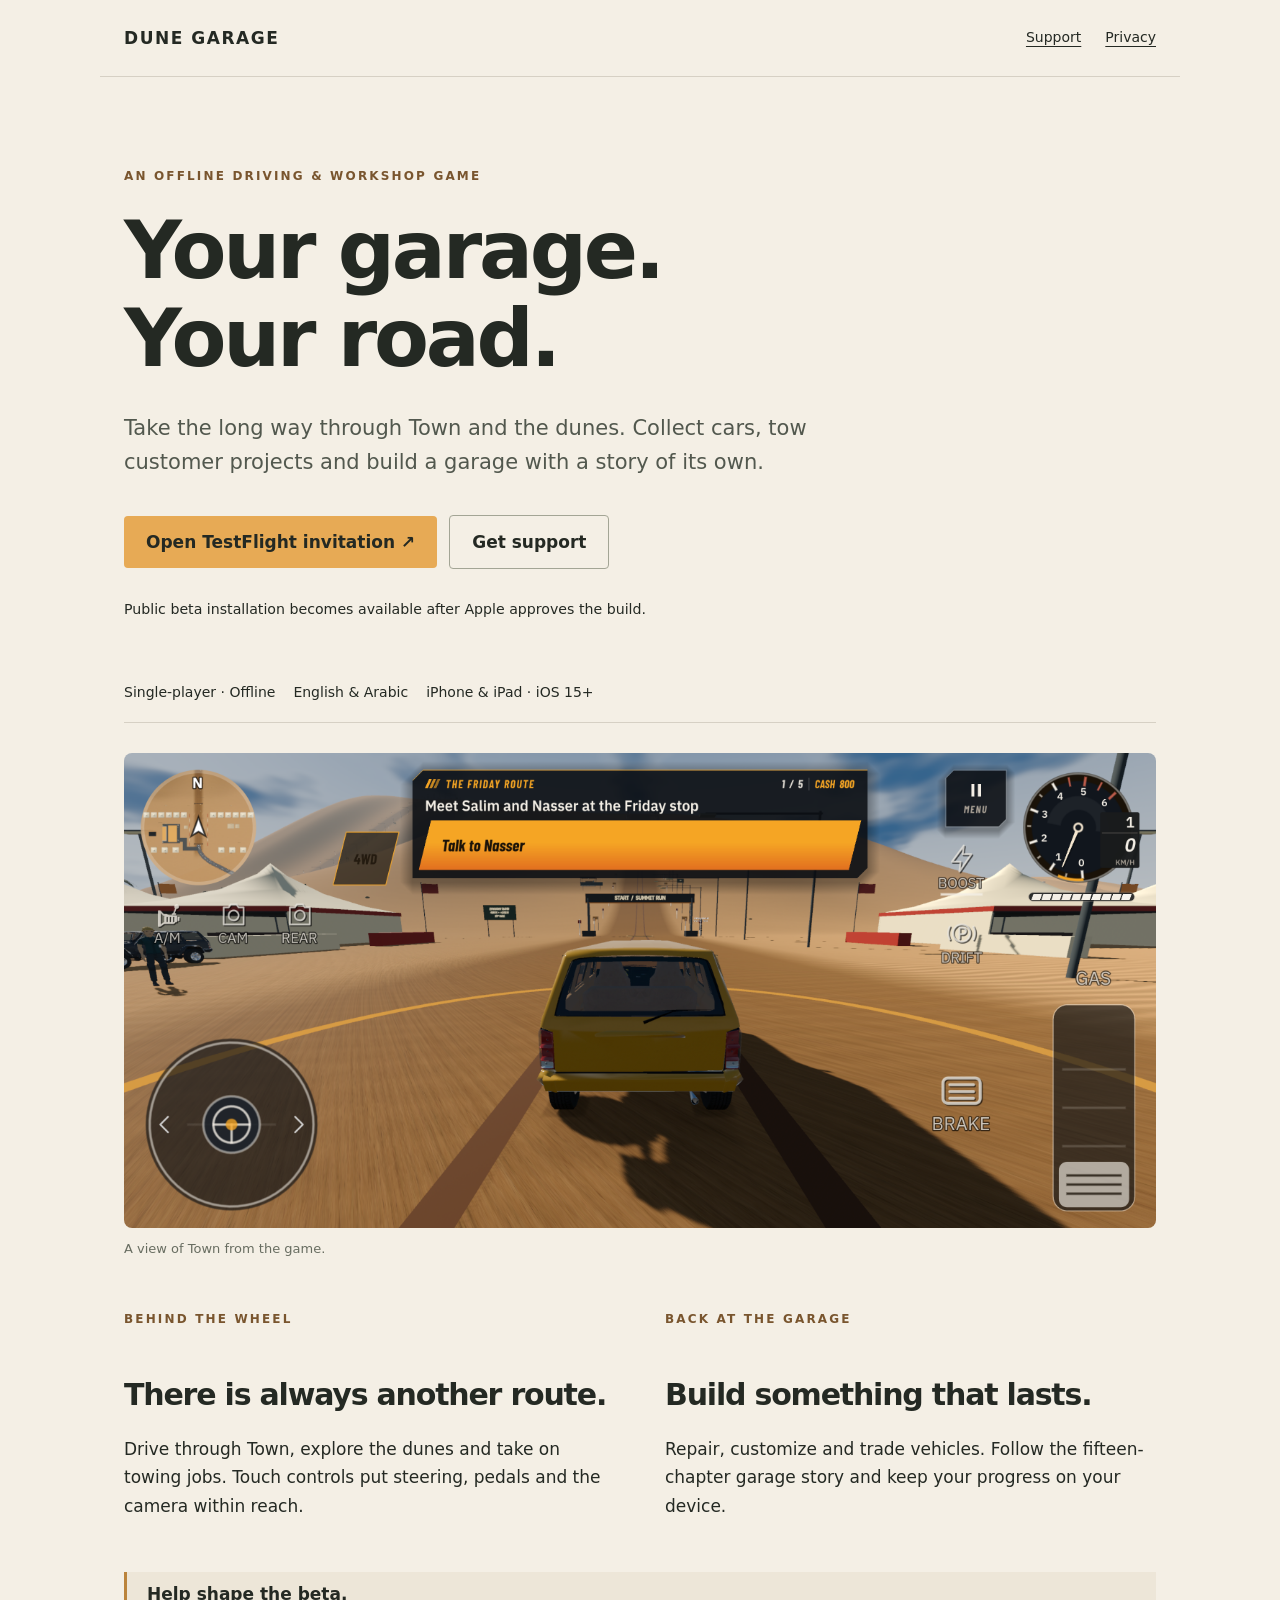
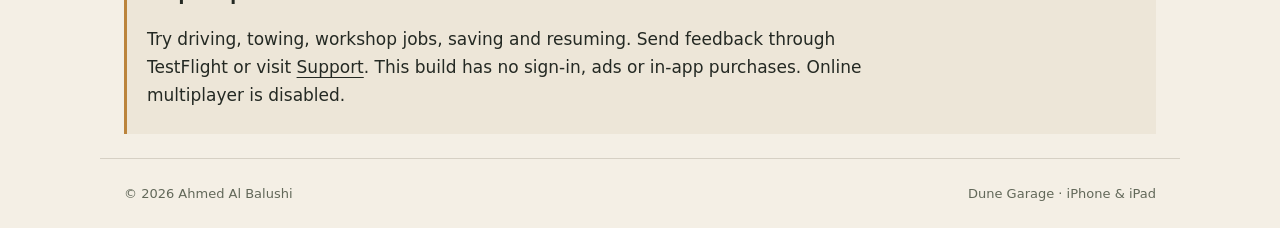
==== index.html @ 2877a67b "Publish Dune Garage website, support and privacy policy" ====
<!doctype html><html lang="en"><head><meta charset="utf-8"><meta name="viewport" content="width=device-width,initial-scale=1"><title>Your garage. Your road. | Dune Garage</title><meta name="description" content="Explore Town, drive the dunes and build your garage. Official Dune Garage beta information, support and privacy."><meta name="theme-color" content="#f4efe5"><link rel="stylesheet" href="./style.css"></head><body><header><a href="./" aria-label="Dune Garage home">DUNE GARAGE</a><nav aria-label="Main navigation"><a href="./support.html">Support</a><a href="./privacy.html">Privacy</a></nav></header><main><section class="hero"><p class="eyebrow">An offline driving &amp; workshop game</p><h1>Your garage.<br>Your road.</h1><p class="lead">Take the long way through Town and the dunes. Collect cars, tow customer projects and build a garage with a story of its own.</p><a class="button" href="https://testflight.apple.com/join/PgMJnpwV">Open TestFlight invitation ↗</a><a class="button secondary" href="./support.html">Get support</a><p><small>Public beta installation becomes available after Apple approves the build.</small></p></section><div class="facts"><span>Single-player · Offline</span><span>English &amp; Arabic</span><span>iPhone &amp; iPad · iOS 15+</span></div><figure><img src="./town.png" alt="Dune Garage gameplay in Town, with the starter vehicle and driving controls"><figcaption>A view of Town from the game.</figcaption></figure><div class="split"><section><p class="eyebrow">Behind the wheel</p><h2>There is always another route.</h2><p>Drive through Town, explore the dunes and take on towing jobs. Touch controls put steering, pedals and the camera within reach.</p></section><section><p class="eyebrow">Back at the garage</p><h2>Build something that lasts.</h2><p>Repair, customize and trade vehicles. Follow the fifteen-chapter garage story and keep your progress on your device.</p></section></div><section class="note"><strong>Help shape the beta.</strong><p>Try driving, towing, workshop jobs, saving and resuming. Send feedback through TestFlight or visit <a href="./support.html">Support</a>. This build has no sign-in, ads or in-app purchases. Online multiplayer is disabled.</p></section></main><footer><span>© 2026 Ahmed Al Balushi</span><span>Dune Garage · iPhone &amp; iPad</span></footer></body></html>
---- style.css ----
*{box-sizing:border-box}html{scroll-behavior:smooth}body{margin:0;background:#f4efe5;color:#242923;font:17px/1.65 system-ui,-apple-system,sans-serif}a{color:inherit;text-underline-offset:4px}a:hover{color:#925313}header,main,footer{max-width:1080px;margin:auto;padding:24px}header{display:flex;justify-content:space-between;gap:24px;align-items:center;border-bottom:1px solid #d6d0c4}header>a{font-weight:850;letter-spacing:.09em;text-decoration:none}nav{display:flex;gap:24px;font-size:14px}h1,h2,h3{line-height:1.1;letter-spacing:-.04em}h1{font-size:clamp(42px,7vw,80px);margin:20px 0 28px;max-width:860px}h2{font-size:30px;margin-top:48px}h3{font-size:21px}p{max-width:760px}.eyebrow{color:#79552e;font-size:12px;font-weight:750;letter-spacing:.18em;text-transform:uppercase}.lead{font-size:21px;color:#52584e;max-width:700px}.hero{padding:54px 0 24px}.button{display:inline-block;padding:12px 22px;border-radius:4px;background:#e7aa55;color:#242923;text-decoration:none;font-weight:700;margin:14px 12px 8px 0}.button.secondary{background:transparent;border:1px solid #a3a595}figure{margin:30px 0}figure img{width:100%;display:block;border-radius:8px}figcaption{font-size:13px;color:#686d61;margin-top:10px}.facts{display:flex;flex-wrap:wrap;gap:18px;padding:18px 0;border-bottom:1px solid #d6d0c4;font-size:14px}.split{display:grid;grid-template-columns:1fr 1fr;gap:50px}.split>section{padding:8px 0 35px}article{max-width:800px;margin:40px 0 65px}article h1{font-size:52px}article h2{font-size:27px}li{padding:5px 0}.note{border-left:3px solid #bb843c;padding:8px 20px;background:#ede6d8}footer{border-top:1px solid #d6d0c4;font-size:13px;color:#626859;display:flex;justify-content:space-between;gap:20px}@media(max-width:650px){header{align-items:flex-start;flex-direction:column;gap:12px}.split{grid-template-columns:1fr;gap:0}.hero{padding-top:30px}article h1{font-size:40px}footer{flex-direction:column}nav{gap:20px}.lead{font-size:19px}}
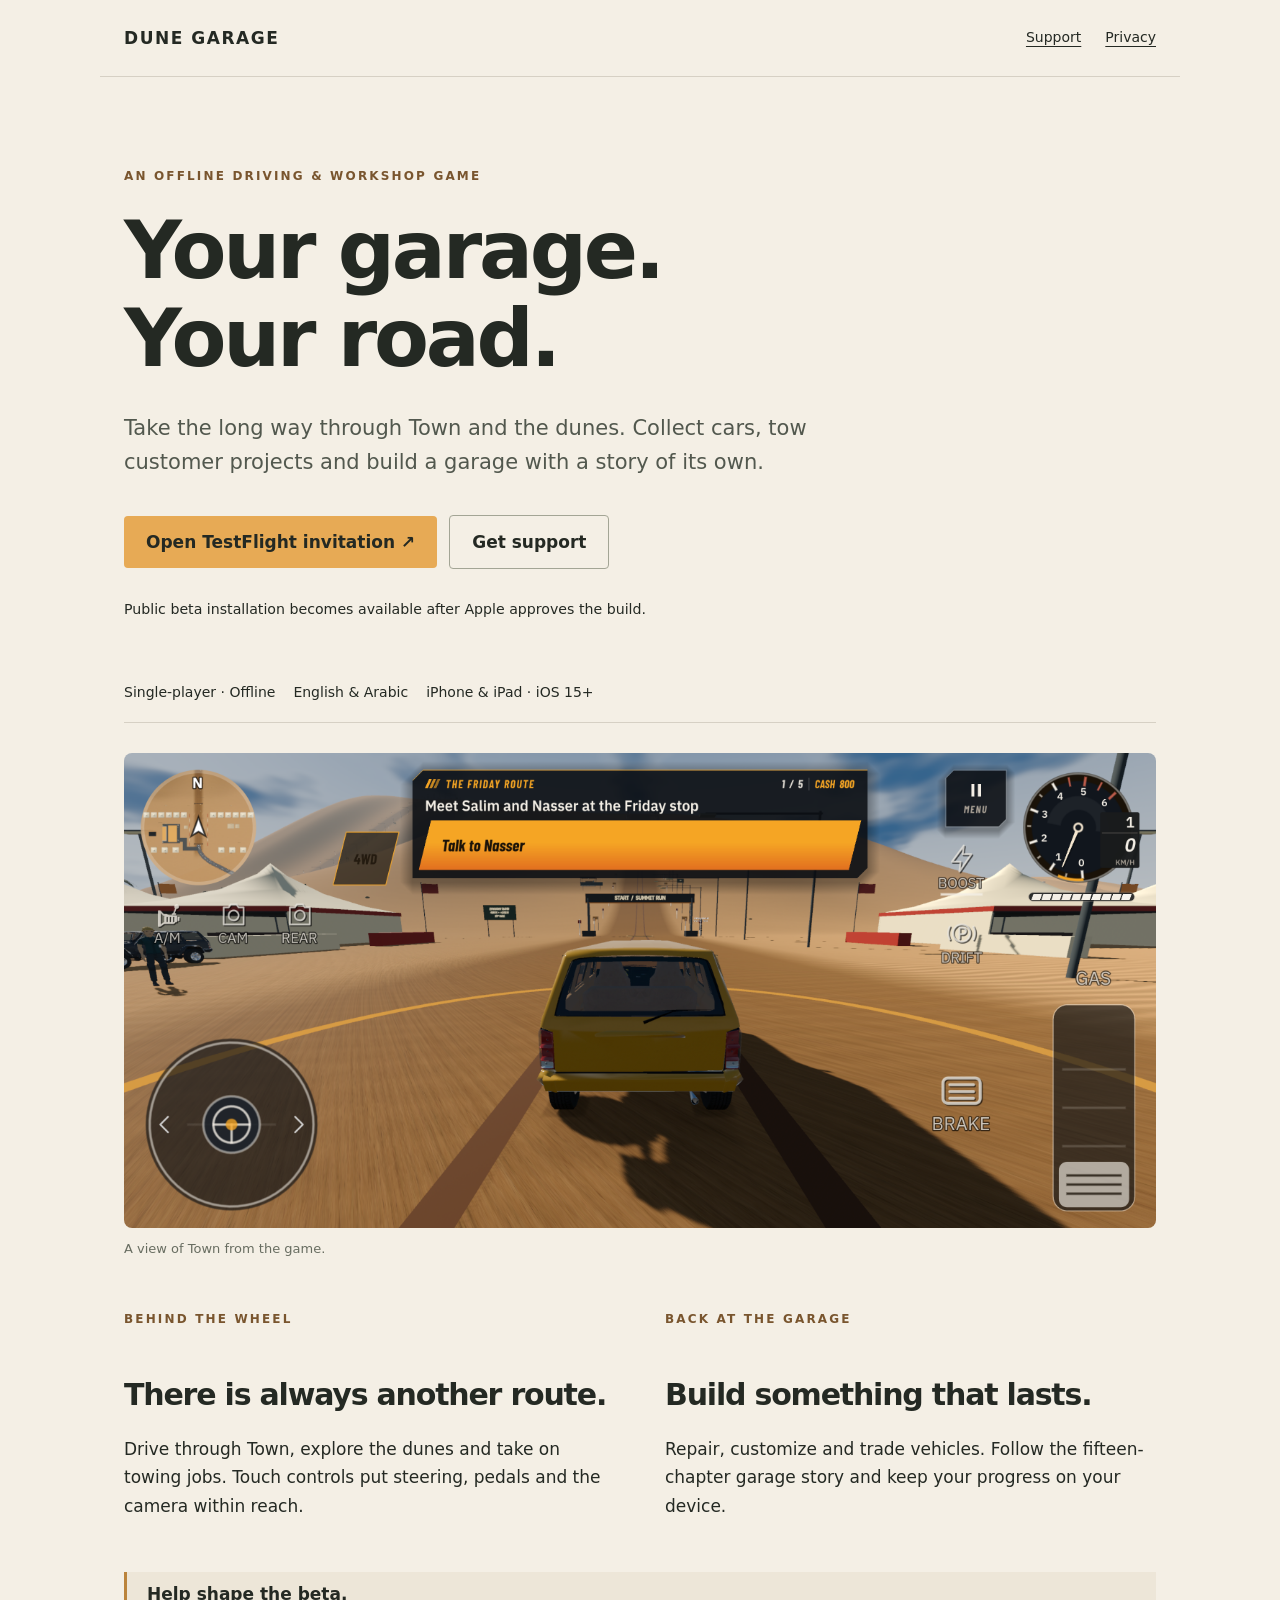
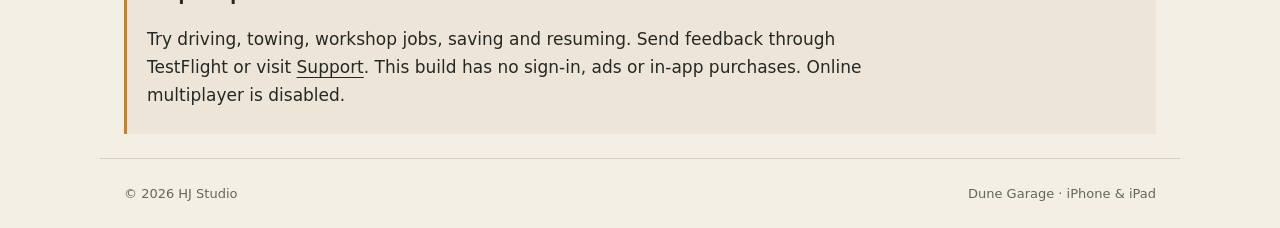
==== commit d0a52525: "Update support email and HJ Studio copyright" ====
--- a/index.html
+++ b/index.html
@@ -1 +1 @@
-<!doctype html><html lang="en"><head><meta charset="utf-8"><meta name="viewport" content="width=device-width,initial-scale=1"><title>Your garage. Your road. | Dune Garage</title><meta name="description" content="Explore Town, drive the dunes and build your garage. Official Dune Garage beta information, support and privacy."><meta name="theme-color" content="#f4efe5"><link rel="stylesheet" href="./style.css"></head><body><header><a href="./" aria-label="Dune Garage home">DUNE GARAGE</a><nav aria-label="Main navigation"><a href="./support.html">Support</a><a href="./privacy.html">Privacy</a></nav></header><main><section class="hero"><p class="eyebrow">An offline driving &amp; workshop game</p><h1>Your garage.<br>Your road.</h1><p class="lead">Take the long way through Town and the dunes. Collect cars, tow customer projects and build a garage with a story of its own.</p><a class="button" href="https://testflight.apple.com/join/PgMJnpwV">Open TestFlight invitation ↗</a><a class="button secondary" href="./support.html">Get support</a><p><small>Public beta installation becomes available after Apple approves the build.</small></p></section><div class="facts"><span>Single-player · Offline</span><span>English &amp; Arabic</span><span>iPhone &amp; iPad · iOS 15+</span></div><figure><img src="./town.png" alt="Dune Garage gameplay in Town, with the starter vehicle and driving controls"><figcaption>A view of Town from the game.</figcaption></figure><div class="split"><section><p class="eyebrow">Behind the wheel</p><h2>There is always another route.</h2><p>Drive through Town, explore the dunes and take on towing jobs. Touch controls put steering, pedals and the camera within reach.</p></section><section><p class="eyebrow">Back at the garage</p><h2>Build something that lasts.</h2><p>Repair, customize and trade vehicles. Follow the fifteen-chapter garage story and keep your progress on your device.</p></section></div><section class="note"><strong>Help shape the beta.</strong><p>Try driving, towing, workshop jobs, saving and resuming. Send feedback through TestFlight or visit <a href="./support.html">Support</a>. This build has no sign-in, ads or in-app purchases. Online multiplayer is disabled.</p></section></main><footer><span>© 2026 Ahmed Al Balushi</span><span>Dune Garage · iPhone &amp; iPad</span></footer></body></html>+<!doctype html><html lang="en"><head><meta charset="utf-8"><meta name="viewport" content="width=device-width,initial-scale=1"><title>Your garage. Your road. | Dune Garage</title><meta name="description" content="Explore Town, drive the dunes and build your garage. Official Dune Garage beta information, support and privacy."><meta name="theme-color" content="#f4efe5"><link rel="stylesheet" href="./style.css"></head><body><header><a href="./" aria-label="Dune Garage home">DUNE GARAGE</a><nav aria-label="Main navigation"><a href="./support.html">Support</a><a href="./privacy.html">Privacy</a></nav></header><main><section class="hero"><p class="eyebrow">An offline driving &amp; workshop game</p><h1>Your garage.<br>Your road.</h1><p class="lead">Take the long way through Town and the dunes. Collect cars, tow customer projects and build a garage with a story of its own.</p><a class="button" href="https://testflight.apple.com/join/PgMJnpwV">Open TestFlight invitation ↗</a><a class="button secondary" href="./support.html">Get support</a><p><small>Public beta installation becomes available after Apple approves the build.</small></p></section><div class="facts"><span>Single-player · Offline</span><span>English &amp; Arabic</span><span>iPhone &amp; iPad · iOS 15+</span></div><figure><img src="./town.png" alt="Dune Garage gameplay in Town, with the starter vehicle and driving controls"><figcaption>A view of Town from the game.</figcaption></figure><div class="split"><section><p class="eyebrow">Behind the wheel</p><h2>There is always another route.</h2><p>Drive through Town, explore the dunes and take on towing jobs. Touch controls put steering, pedals and the camera within reach.</p></section><section><p class="eyebrow">Back at the garage</p><h2>Build something that lasts.</h2><p>Repair, customize and trade vehicles. Follow the fifteen-chapter garage story and keep your progress on your device.</p></section></div><section class="note"><strong>Help shape the beta.</strong><p>Try driving, towing, workshop jobs, saving and resuming. Send feedback through TestFlight or visit <a href="./support.html">Support</a>. This build has no sign-in, ads or in-app purchases. Online multiplayer is disabled.</p></section></main><footer><span>© 2026 HJ Studio</span><span>Dune Garage · iPhone &amp; iPad</span></footer></body></html>
